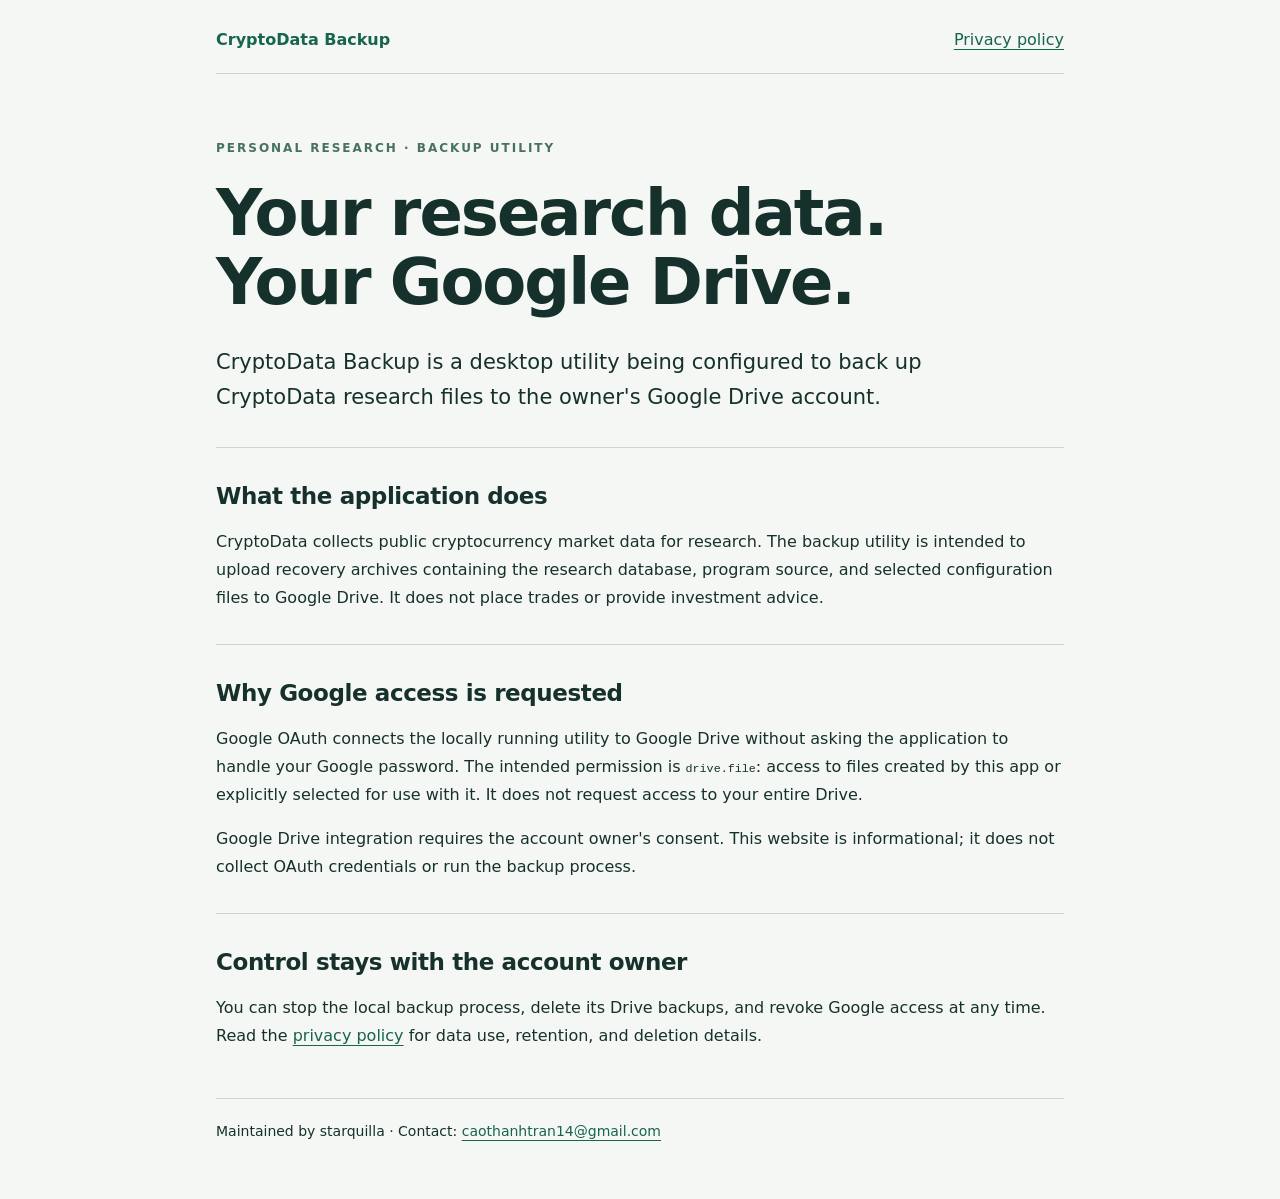
==== index.html @ e1b96b21 "Add CryptoData Backup homepage and privacy policy" ====
<!doctype html>
<html lang="en"><meta charset="utf-8"><meta name="viewport" content="width=device-width,initial-scale=1"><title>CryptoData Backup</title><link rel="stylesheet" href="style.css"><body><main><nav><a href="index.html">CryptoData Backup</a><a href="privacy.html">Privacy policy</a></nav><p class="eyebrow">PERSONAL RESEARCH · BACKUP UTILITY</p><h1>Your research data.<br>Your Google Drive.</h1><p class="lead">CryptoData Backup is a desktop utility being configured to back up CryptoData research files to the owner's Google Drive account.</p><section><h2>What the application does</h2><p>CryptoData collects public cryptocurrency market data for research. The backup utility is intended to upload recovery archives containing the research database, program source, and selected configuration files to Google Drive. It does not place trades or provide investment advice.</p></section><section><h2>Why Google access is requested</h2><p>Google OAuth connects the locally running utility to Google Drive without asking the application to handle your Google password. The intended permission is <code>drive.file</code>: access to files created by this app or explicitly selected for use with it. It does not request access to your entire Drive.</p><p>Google Drive integration requires the account owner's consent. This website is informational; it does not collect OAuth credentials or run the backup process.</p></section><section><h2>Control stays with the account owner</h2><p>You can stop the local backup process, delete its Drive backups, and revoke Google access at any time. Read the <a href="privacy.html">privacy policy</a> for data use, retention, and deletion details.</p></section><footer>Maintained by starquilla · Contact: <a href="mailto:caothanhtran14@gmail.com">caothanhtran14@gmail.com</a></footer></main></body></html>
---- style.css ----
:root{color-scheme:light;font-family:system-ui,-apple-system,Segoe UI,sans-serif;color:#16312c;background:#f4f7f3}*{box-sizing:border-box}body{margin:0}main{max-width:900px;margin:auto;padding:30px 26px 60px}nav{display:flex;justify-content:space-between;gap:20px;border-bottom:1px solid #c9d8ce;padding-bottom:24px;margin-bottom:64px}a{color:#17644f;text-underline-offset:4px}nav a:first-child{font-weight:750;text-decoration:none}.eyebrow{font-size:12px;font-weight:700;letter-spacing:2px;color:#48725e}h1{font-size:clamp(36px,6vw,64px);line-height:1.08;letter-spacing:-2px;margin:20px 0 28px}h2{font-size:23px;letter-spacing:-.4px}.lead{font-size:21px;line-height:1.65;max-width:760px}section{border-top:1px solid #c9d8ce;margin-top:32px;padding-top:16px}p{line-height:1.75}code{overflow-wrap:anywhere;font-size:.9em}footer{margin-top:48px;padding-top:24px;border-top:1px solid #c9d8ce;font-size:14px}a:focus-visible{outline:3px solid #ca8624;outline-offset:5px}@media(max-width:500px){nav{margin-bottom:42px;flex-wrap:wrap}main{padding:24px 20px}h1{letter-spacing:-1px}}
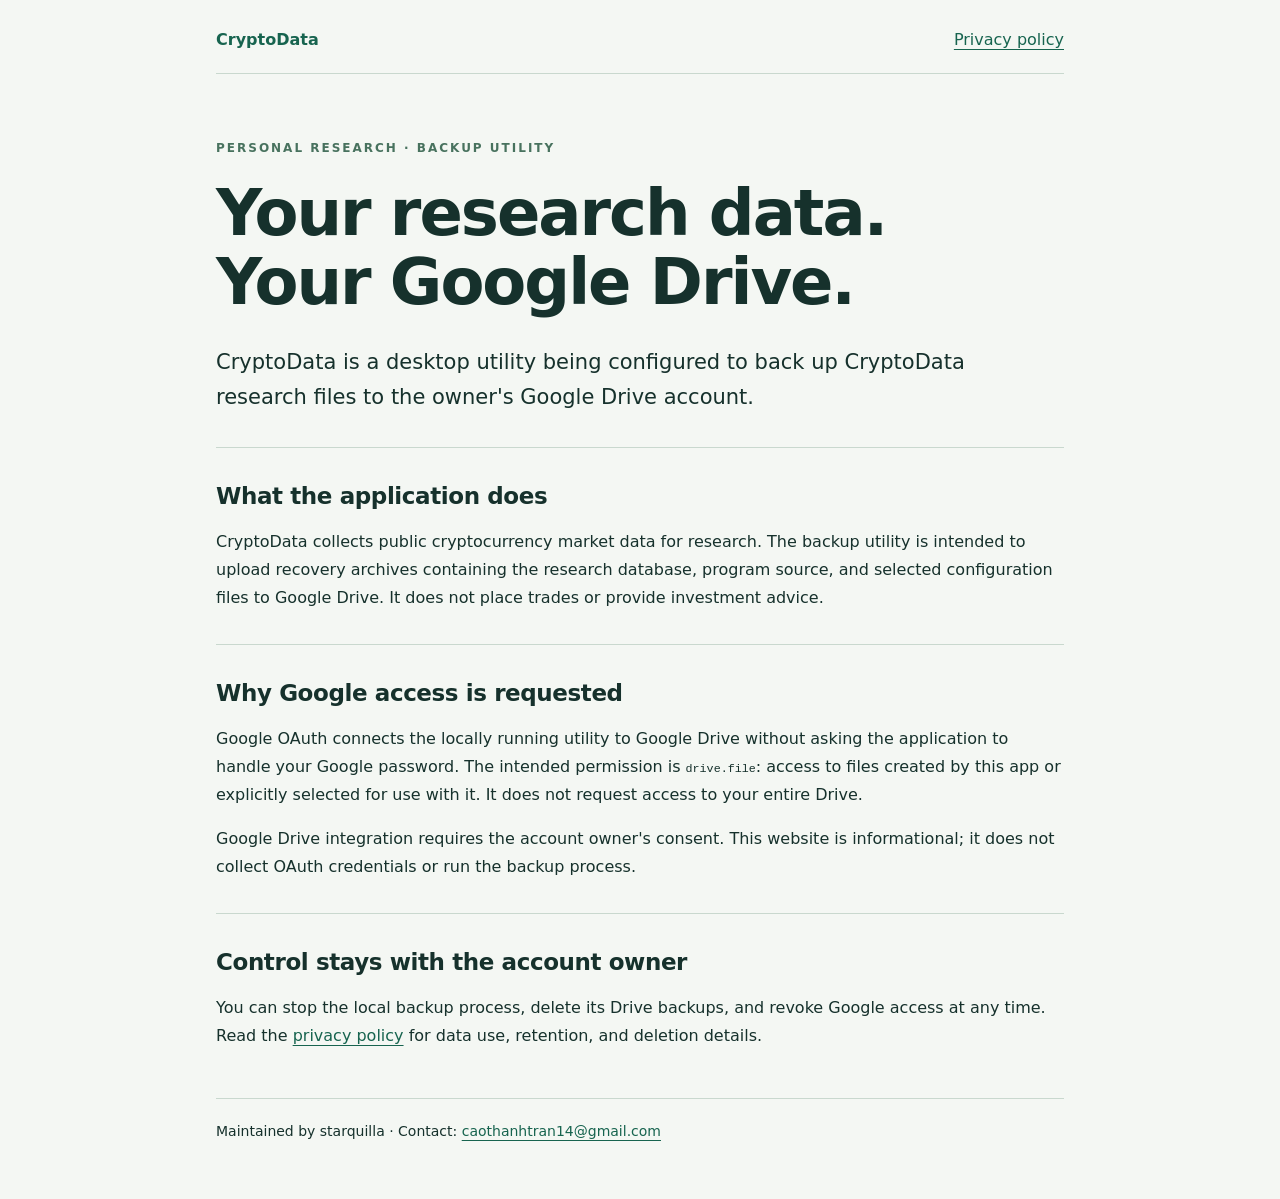
==== commit 3007fb86: "Standardize application name as CryptoData" ====
--- a/index.html
+++ b/index.html
@@ -1,2 +1,2 @@
 <!doctype html>
-<html lang="en"><meta charset="utf-8"><meta name="viewport" content="width=device-width,initial-scale=1"><title>CryptoData Backup</title><link rel="stylesheet" href="style.css"><body><main><nav><a href="index.html">CryptoData Backup</a><a href="privacy.html">Privacy policy</a></nav><p class="eyebrow">PERSONAL RESEARCH · BACKUP UTILITY</p><h1>Your research data.<br>Your Google Drive.</h1><p class="lead">CryptoData Backup is a desktop utility being configured to back up CryptoData research files to the owner's Google Drive account.</p><section><h2>What the application does</h2><p>CryptoData collects public cryptocurrency market data for research. The backup utility is intended to upload recovery archives containing the research database, program source, and selected configuration files to Google Drive. It does not place trades or provide investment advice.</p></section><section><h2>Why Google access is requested</h2><p>Google OAuth connects the locally running utility to Google Drive without asking the application to handle your Google password. The intended permission is <code>drive.file</code>: access to files created by this app or explicitly selected for use with it. It does not request access to your entire Drive.</p><p>Google Drive integration requires the account owner's consent. This website is informational; it does not collect OAuth credentials or run the backup process.</p></section><section><h2>Control stays with the account owner</h2><p>You can stop the local backup process, delete its Drive backups, and revoke Google access at any time. Read the <a href="privacy.html">privacy policy</a> for data use, retention, and deletion details.</p></section><footer>Maintained by starquilla · Contact: <a href="mailto:caothanhtran14@gmail.com">caothanhtran14@gmail.com</a></footer></main></body></html>
+<html lang="en"><meta charset="utf-8"><meta name="viewport" content="width=device-width,initial-scale=1"><title>CryptoData</title><link rel="stylesheet" href="style.css"><body><main><nav><a href="index.html">CryptoData</a><a href="privacy.html">Privacy policy</a></nav><p class="eyebrow">PERSONAL RESEARCH · BACKUP UTILITY</p><h1>Your research data.<br>Your Google Drive.</h1><p class="lead">CryptoData is a desktop utility being configured to back up CryptoData research files to the owner's Google Drive account.</p><section><h2>What the application does</h2><p>CryptoData collects public cryptocurrency market data for research. The backup utility is intended to upload recovery archives containing the research database, program source, and selected configuration files to Google Drive. It does not place trades or provide investment advice.</p></section><section><h2>Why Google access is requested</h2><p>Google OAuth connects the locally running utility to Google Drive without asking the application to handle your Google password. The intended permission is <code>drive.file</code>: access to files created by this app or explicitly selected for use with it. It does not request access to your entire Drive.</p><p>Google Drive integration requires the account owner's consent. This website is informational; it does not collect OAuth credentials or run the backup process.</p></section><section><h2>Control stays with the account owner</h2><p>You can stop the local backup process, delete its Drive backups, and revoke Google access at any time. Read the <a href="privacy.html">privacy policy</a> for data use, retention, and deletion details.</p></section><footer>Maintained by starquilla · Contact: <a href="mailto:caothanhtran14@gmail.com">caothanhtran14@gmail.com</a></footer></main></body></html>
